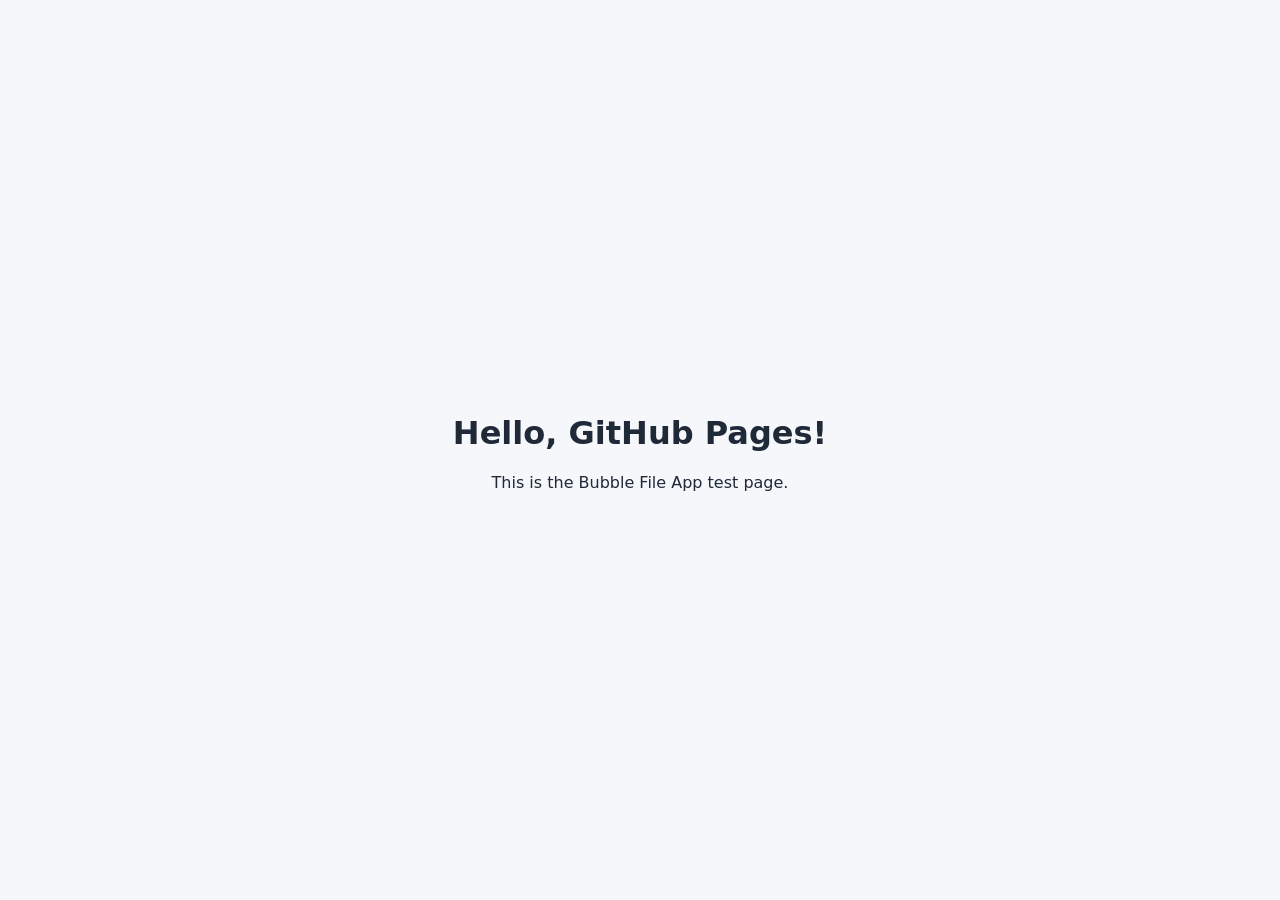
==== index.html @ 37c21943 "Update index.html for Bubble File App" ====
<!doctype html>
<html lang="en">
  <head>
    <meta charset="UTF-8" />
    <meta name="viewport" content="width=device-width, initial-scale=1" />
    <title>Bubble File App</title>
    <meta
      name="description"
      content="A test page for the Bubble-file-app GitHub Pages site."
    />
    <style>
      :root {
        color-scheme: light dark;
        font-family: system-ui, -apple-system, BlinkMacSystemFont, "Segoe UI",
          sans-serif;
      }

      body {
        min-height: 100vh;
        margin: 0;
        display: grid;
        place-items: center;
        text-align: center;
        background: #f5f7fb;
        color: #1f2937;
      }

      main {
        max-width: 40rem;
        padding: 2rem;
      }
    </style>
  </head>
  <body>
    <main>
      <h1>Hello, GitHub Pages!</h1>
      <p>This is the Bubble File App test page.</p>
    </main>
  </body>
</html>
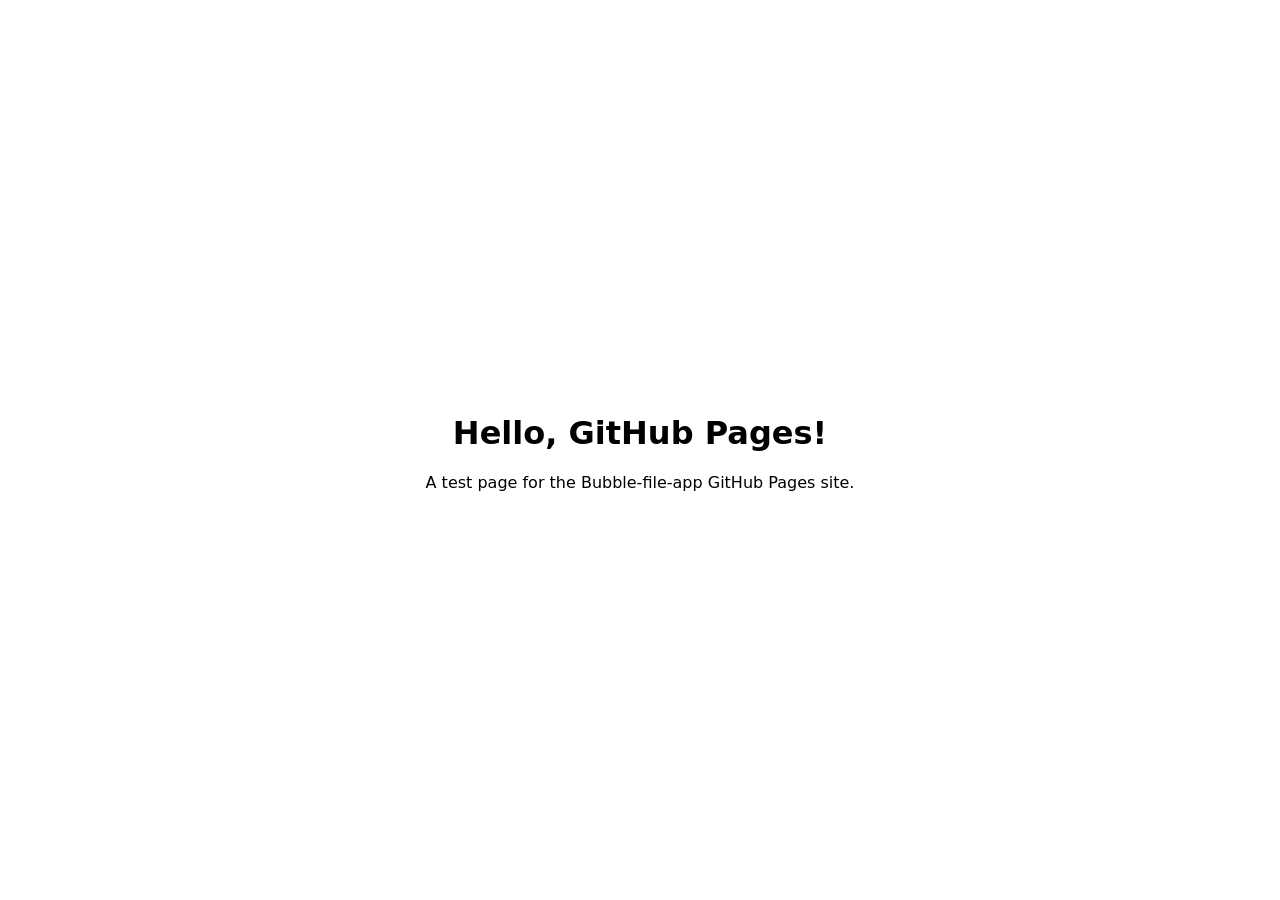
==== commit 9d4612b5: "Update dark mode color scheme in index.html" ====
--- a/index.html
+++ b/index.html
@@ -1,18 +1,13 @@
-<!doctype html>
+<!DOCTYPE html>
 <html lang="en">
   <head>
     <meta charset="UTF-8" />
-    <meta name="viewport" content="width=device-width, initial-scale=1" />
+    <meta name="viewport" content="width=device-width, initial-scale=1.0" />
     <title>Bubble File App</title>
-    <meta
-      name="description"
-      content="A test page for the Bubble-file-app GitHub Pages site."
-    />
     <style>
       :root {
         color-scheme: light dark;
-        font-family: system-ui, -apple-system, BlinkMacSystemFont, "Segoe UI",
-          sans-serif;
+        font-family: system-ui, -apple-system, BlinkMacSystemFont, "Segoe UI", sans-serif;
       }
 
       body {
@@ -21,20 +16,13 @@
         display: grid;
         place-items: center;
         text-align: center;
-        background: #f5f7fb;
-        color: #1f2937;
-      }
-
-      main {
-        max-width: 40rem;
-        padding: 2rem;
       }
     </style>
   </head>
   <body>
     <main>
       <h1>Hello, GitHub Pages!</h1>
-      <p>This is the Bubble File App test page.</p>
+      <p>A test page for the Bubble-file-app GitHub Pages site.</p>
     </main>
   </body>
 </html>
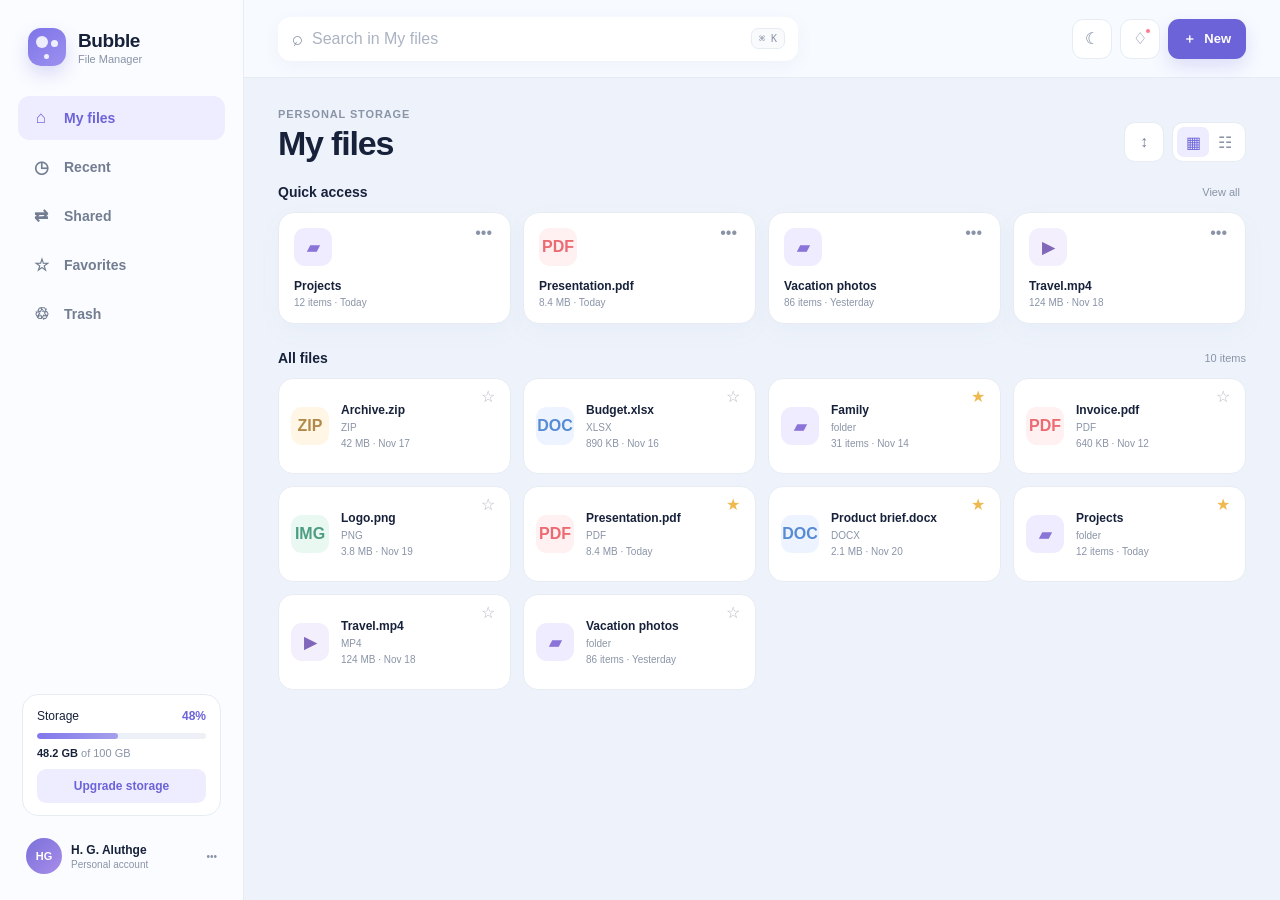
==== commit 52b9b404: "make this as web app" ====
--- a/index.html
+++ b/index.html
@@ -3,26 +3,136 @@
   <head>
     <meta charset="UTF-8" />
     <meta name="viewport" content="width=device-width, initial-scale=1.0" />
-    <title>Bubble File App</title>
-    <style>
-      :root {
-        color-scheme: light dark;
-        font-family: system-ui, -apple-system, BlinkMacSystemFont, "Segoe UI", sans-serif;
-      }
-
-      body {
-        min-height: 100vh;
-        margin: 0;
-        display: grid;
-        place-items: center;
-        text-align: center;
-      }
-    </style>
+    <meta name="theme-color" content="#eef4ff" />
+    <title>Bubble File Manager</title>
+    <link rel="stylesheet" href="styles.css" />
   </head>
   <body>
-    <main>
-      <h1>Hello, GitHub Pages!</h1>
-      <p>A test page for the Bubble-file-app GitHub Pages site.</p>
-    </main>
+    <div class="app-shell">
+      <aside class="sidebar" id="sidebar">
+        <div class="brand">
+          <div class="brand-mark" aria-hidden="true">
+            <span></span><span></span><span></span>
+          </div>
+          <div>
+            <strong>Bubble</strong>
+            <small>File Manager</small>
+          </div>
+        </div>
+
+        <nav class="nav-list" aria-label="Main navigation">
+          <button class="nav-item active" data-view="home">
+            <span class="nav-icon">⌂</span><span>My files</span>
+          </button>
+          <button class="nav-item" data-view="recent">
+            <span class="nav-icon">◷</span><span>Recent</span>
+          </button>
+          <button class="nav-item" data-view="shared">
+            <span class="nav-icon">⇄</span><span>Shared</span>
+          </button>
+          <button class="nav-item" data-view="favorites">
+            <span class="nav-icon">☆</span><span>Favorites</span>
+          </button>
+          <button class="nav-item" data-view="trash">
+            <span class="nav-icon">♲</span><span>Trash</span>
+          </button>
+        </nav>
+
+        <div class="sidebar-spacer"></div>
+
+        <section class="storage-card" aria-label="Storage usage">
+          <div class="storage-heading">
+            <span>Storage</span>
+            <strong id="storagePercent">48%</strong>
+          </div>
+          <div class="storage-track"><div class="storage-fill" id="storageFill"></div></div>
+          <p><strong id="storageUsed">48.2 GB</strong> of 100 GB</p>
+          <button class="upgrade-button" id="upgradeButton">Upgrade storage</button>
+        </section>
+
+        <button class="profile" id="profileButton" type="button">
+          <span class="avatar">HG</span>
+          <span class="profile-copy"><strong>H. G. Aluthge</strong><small>Personal account</small></span>
+          <span class="profile-more">•••</span>
+        </button>
+      </aside>
+
+      <main class="main-content">
+        <header class="topbar">
+          <button class="icon-button mobile-menu" id="menuButton" type="button" aria-label="Open menu">☰</button>
+          <label class="search-box">
+            <span aria-hidden="true">⌕</span>
+            <input id="searchInput" type="search" placeholder="Search in My files" autocomplete="off" />
+            <kbd>⌘ K</kbd>
+          </label>
+          <div class="top-actions">
+            <button class="icon-button" id="themeButton" type="button" aria-label="Toggle theme">☾</button>
+            <button class="icon-button notification-button" type="button" aria-label="Notifications">
+              ♢
+              <span class="notification-dot"></span>
+            </button>
+            <button class="add-button" id="newButton" type="button"><span>＋</span> New</button>
+          </div>
+        </header>
+
+        <section class="content">
+          <div class="title-row">
+            <div>
+              <p class="eyebrow" id="viewEyebrow">Personal storage</p>
+              <h1 id="viewTitle">My files</h1>
+            </div>
+            <div class="view-actions">
+              <button class="icon-button" id="sortButton" type="button" aria-label="Sort files">↕</button>
+              <div class="view-toggle" aria-label="View style">
+                <button class="active" data-layout="grid" type="button" aria-label="Grid view">▦</button>
+                <button data-layout="list" type="button" aria-label="List view">☷</button>
+              </div>
+            </div>
+          </div>
+
+          <section class="quick-section" id="quickSection">
+            <div class="section-heading">
+              <h2>Quick access</h2>
+              <button type="button" id="viewAllButton">View all</button>
+            </div>
+            <div class="quick-grid" id="quickGrid"></div>
+          </section>
+
+          <section class="file-section">
+            <div class="section-heading">
+              <h2 id="fileSectionTitle">All files</h2>
+              <span id="fileCount">0 items</span>
+            </div>
+            <div class="file-grid" id="fileGrid"></div>
+          </section>
+        </section>
+      </main>
+    </div>
+
+    <div class="drop-overlay" id="dropOverlay">
+      <div><strong>Drop files here</strong><span>to add them to My files</span></div>
+    </div>
+
+    <div class="menu-popover" id="newMenu" hidden>
+      <button type="button" id="uploadButton"><span class="menu-symbol upload">↑</span><span><strong>Upload files</strong><small>Choose from your device</small></span></button>
+      <button type="button" id="folderButton"><span class="menu-symbol folder">▰</span><span><strong>New folder</strong><small>Create a folder</small></span></button>
+    </div>
+
+    <div class="modal-backdrop" id="modalBackdrop" hidden>
+      <form class="modal" id="folderForm">
+        <h2>Create new folder</h2>
+        <label>Folder name<input id="folderName" type="text" value="Untitled folder" maxlength="60" /></label>
+        <div class="modal-actions">
+          <button type="button" id="cancelFolder">Cancel</button>
+          <button class="primary" type="submit">Create</button>
+        </div>
+      </form>
+    </div>
+
+    <input id="fileInput" type="file" multiple hidden />
+    <div class="toast" id="toast" role="status" aria-live="polite"></div>
+    <div class="sidebar-scrim" id="sidebarScrim"></div>
+
+    <script src="app.js"></script>
   </body>
 </html>
--- a/styles.css
+++ b/styles.css
@@ -0,0 +1,247 @@
+:root {
+  --bg: #eef3fb;
+  --panel: #f8fafc;
+  --surface: #ffffff;
+  --surface-soft: #f1f5fb;
+  --text: #17213a;
+  --muted: #8a94a7;
+  --line: #e7ecf4;
+  --accent: #6c63d8;
+  --accent-soft: #eeecff;
+  --sidebar: #fafcff;
+  --shadow: 0 14px 40px rgba(76, 92, 145, 0.10);
+}
+
+* { box-sizing: border-box; }
+html, body { height: 100%; }
+body {
+  margin: 0;
+  color: var(--text);
+  background: var(--bg);
+  font-family: Inter, ui-sans-serif, -apple-system, BlinkMacSystemFont, "Segoe UI", sans-serif;
+  overflow: hidden;
+}
+button, input { font: inherit; }
+button { cursor: pointer; }
+
+.app-shell { display: grid; grid-template-columns: 244px minmax(0, 1fr); height: 100vh; }
+.sidebar {
+  position: relative;
+  z-index: 30;
+  display: flex;
+  flex-direction: column;
+  padding: 28px 18px 18px;
+  background: var(--sidebar);
+  border-right: 1px solid var(--line);
+}
+.brand { display: flex; align-items: center; gap: 12px; padding: 0 10px 30px; }
+.brand strong { display: block; font-size: 19px; letter-spacing: -0.4px; }
+.brand small { display: block; margin-top: 1px; color: var(--muted); font-size: 11px; }
+.brand-mark {
+  position: relative;
+  width: 38px;
+  height: 38px;
+  border-radius: 13px;
+  background: linear-gradient(145deg, #7e74e8, #9c91ef);
+  box-shadow: 0 8px 18px rgba(108, 99, 216, 0.22);
+}
+.brand-mark span { position: absolute; border-radius: 50%; background: rgba(255,255,255,.86); }
+.brand-mark span:nth-child(1) { width: 12px; height: 12px; left: 8px; top: 8px; }
+.brand-mark span:nth-child(2) { width: 7px; height: 7px; right: 8px; top: 12px; }
+.brand-mark span:nth-child(3) { width: 5px; height: 5px; left: 16px; bottom: 7px; }
+
+.nav-list { display: grid; gap: 5px; }
+.nav-item {
+  display: flex;
+  align-items: center;
+  gap: 13px;
+  width: 100%;
+  height: 44px;
+  padding: 0 13px;
+  border: 0;
+  border-radius: 12px;
+  color: #737d91;
+  background: transparent;
+  text-align: left;
+  font-size: 14px;
+  font-weight: 650;
+}
+.nav-item:hover { background: var(--surface-soft); color: var(--text); }
+.nav-item.active { color: var(--accent); background: var(--accent-soft); }
+.nav-icon { width: 20px; text-align: center; font-size: 17px; }
+.sidebar-spacer { flex: 1; min-height: 20px; }
+.storage-card { margin: 0 4px 14px; padding: 14px 14px 12px; border: 1px solid var(--line); border-radius: 16px; background: var(--surface); }
+.storage-heading { display: flex; justify-content: space-between; font-size: 12px; }
+.storage-heading strong { color: var(--accent); }
+.storage-track { height: 6px; margin: 10px 0 8px; overflow: hidden; border-radius: 99px; background: #edf0f6; }
+.storage-fill { width: 48%; height: 100%; border-radius: inherit; background: linear-gradient(90deg, #8177eb, #a59fec); transition: width .25s ease; }
+.storage-card p { margin: 0 0 10px; color: var(--muted); font-size: 11px; }
+.storage-card p strong { color: var(--text); }
+.upgrade-button { width: 100%; height: 34px; border: 0; border-radius: 9px; color: var(--accent); background: var(--accent-soft); font-size: 12px; font-weight: 750; }
+.profile { display: flex; align-items: center; gap: 9px; width: 100%; height: 52px; padding: 7px 8px; border: 0; border-radius: 13px; background: transparent; color: var(--text); text-align: left; }
+.profile:hover { background: var(--surface-soft); }
+.avatar { display: grid; flex: 0 0 36px; width: 36px; height: 36px; place-items: center; border-radius: 50%; color: white; background: linear-gradient(135deg, #7a70d9, #a88dea); font-size: 11px; font-weight: 800; }
+.profile-copy { min-width: 0; flex: 1; }
+.profile-copy strong, .profile-copy small { display: block; }
+.profile-copy strong { font-size: 12px; }
+.profile-copy small { margin-top: 2px; color: var(--muted); font-size: 10px; }
+.profile-more { color: var(--muted); font-size: 10px; }
+
+.main-content { min-width: 0; height: 100vh; overflow: hidden; background: var(--bg); }
+.topbar { height: 78px; display: flex; align-items: center; gap: 12px; padding: 0 34px; border-bottom: 1px solid var(--line); background: rgba(248,251,255,.92); }
+.search-box { display: flex; align-items: center; width: min(520px, 48vw); height: 44px; padding: 0 12px; border: 1px solid transparent; border-radius: 13px; background: var(--surface); box-shadow: 0 5px 18px rgba(86,103,145,.05); }
+.search-box:focus-within { border-color: #bcb6ef; box-shadow: 0 0 0 3px rgba(108,99,216,.08); }
+.search-box > span { color: var(--muted); font-size: 19px; transform: rotate(-15deg); }
+.search-box input { min-width: 0; flex: 1; height: 100%; margin: 0 8px; border: 0; outline: 0; color: var(--text); background: transparent; }
+.search-box input::placeholder { color: #abb3c2; }
+.search-box kbd { padding: 4px 7px; border: 1px solid var(--line); border-radius: 7px; color: var(--muted); background: var(--panel); font-size: 10px; }
+.top-actions { display: flex; align-items: center; gap: 8px; margin-left: auto; }
+.icon-button { position: relative; display: grid; width: 40px; height: 40px; place-items: center; border: 1px solid var(--line); border-radius: 11px; color: #778198; background: var(--surface); }
+.icon-button:hover { color: var(--accent); border-color: #d8d4f6; }
+.notification-dot { position: absolute; width: 6px; height: 6px; top: 8px; right: 8px; border: 1px solid white; border-radius: 50%; background: #ff7a90; }
+.add-button { height: 40px; padding: 0 15px; border: 0; border-radius: 11px; color: white; background: var(--accent); box-shadow: 0 8px 18px rgba(108,99,216,.18); font-size: 13px; font-weight: 750; }
+.add-button span { margin-right: 5px; }
+.mobile-menu { display: none; }
+
+.content { height: calc(100vh - 78px); overflow: auto; padding: 30px 34px 50px; }
+.title-row { display: flex; align-items: flex-end; justify-content: space-between; margin-bottom: 22px; }
+.eyebrow { margin: 0 0 5px; color: var(--muted); font-size: 11px; font-weight: 700; text-transform: uppercase; letter-spacing: .08em; }
+h1 { margin: 0; font-size: clamp(26px, 3vw, 34px); line-height: 1.1; letter-spacing: -1.2px; }
+.view-actions { display: flex; gap: 8px; }
+.view-toggle { display: flex; height: 40px; padding: 4px; border: 1px solid var(--line); border-radius: 11px; background: var(--surface); }
+.view-toggle button { width: 32px; border: 0; border-radius: 7px; color: var(--muted); background: transparent; }
+.view-toggle button.active { color: var(--accent); background: var(--accent-soft); }
+.section-heading { display: flex; align-items: center; justify-content: space-between; margin-bottom: 12px; }
+.section-heading h2 { margin: 0; font-size: 14px; }
+.section-heading button, .section-heading span { border: 0; color: var(--muted); background: transparent; font-size: 11px; }
+.quick-section { margin-bottom: 26px; }
+.quick-grid { display: grid; grid-template-columns: repeat(4, minmax(150px, 1fr)); gap: 12px; }
+.quick-card {
+  position: relative;
+  min-width: 0;
+  height: 112px;
+  padding: 15px;
+  border: 1px solid var(--line);
+  border-radius: 16px;
+  background: var(--surface);
+  box-shadow: 0 8px 24px rgba(76,92,145,.04);
+  cursor: pointer;
+  transition: transform .18s ease, box-shadow .18s ease;
+}
+.quick-card:hover { transform: translateY(-2px); box-shadow: var(--shadow); }
+.file-type-icon { display: grid; width: 38px; height: 38px; place-items: center; border-radius: 11px; font-size: 16px; font-weight: 850; }
+.file-type-icon.folder { color: #8a74d7; background: #f0ecff; }
+.file-type-icon.pdf { color: #ec6b73; background: #fff0f1; }
+.file-type-icon.image { color: #4d9d83; background: #eaf8f2; }
+.file-type-icon.doc { color: #578bd4; background: #edf4ff; }
+.file-type-icon.zip { color: #b18a48; background: #fff6e6; }
+.file-type-icon.video { color: #8167b9; background: #f4effc; }
+.quick-card strong { display: block; margin-top: 13px; overflow: hidden; text-overflow: ellipsis; white-space: nowrap; font-size: 12px; }
+.quick-card small { display: block; margin-top: 4px; color: var(--muted); font-size: 10px; }
+.quick-card .card-more { position: absolute; right: 12px; top: 10px; color: var(--muted); background: transparent; border: 0; }
+
+.file-grid { display: grid; grid-template-columns: repeat(4, minmax(150px, 1fr)); gap: 12px; }
+.file-card {
+  position: relative;
+  min-width: 0;
+  height: 96px;
+  display: flex;
+  align-items: center;
+  gap: 12px;
+  padding: 12px;
+  border: 1px solid var(--line);
+  border-radius: 15px;
+  background: var(--surface);
+  cursor: pointer;
+  transition: transform .18s ease, border-color .18s ease;
+}
+.file-card:hover { transform: translateY(-2px); border-color: #d4cff6; }
+.file-card-copy { min-width: 0; flex: 1; }
+.file-card-copy strong { display: block; overflow: hidden; text-overflow: ellipsis; white-space: nowrap; font-size: 12px; }
+.file-card-copy small { display: block; margin-top: 5px; color: var(--muted); font-size: 10px; }
+.file-card .favorite { position: absolute; right: 9px; top: 7px; border: 0; color: #b2b7c4; background: transparent; }
+.file-card .favorite.active { color: #efb94f; }
+.file-grid.list-layout { display: block; }
+.file-grid.list-layout .file-card { width: 100%; height: 62px; margin-bottom: 7px; border-radius: 12px; }
+.file-grid.list-layout .file-card .file-type-icon { width: 34px; height: 34px; }
+.file-grid.list-layout .file-card-copy { display: grid; grid-template-columns: minmax(0, 1fr) 120px 100px; align-items: center; }
+.file-grid.list-layout .file-card-copy small { margin: 0; }
+.empty-state { display: grid; grid-column: 1 / -1; min-height: 180px; place-items: center; align-content: center; border: 1px dashed var(--line); border-radius: 16px; color: var(--muted); background: rgba(255,255,255,.25); }
+.empty-state strong { color: var(--text); font-size: 13px; }
+.empty-state small { margin-top: 5px; }
+
+.drop-overlay { position: fixed; z-index: 50; inset: 18px; display: none; place-items: center; border: 2px dashed #aaa2e9; border-radius: 24px; background: rgba(238,243,251,.88); backdrop-filter: blur(8px); }
+.drop-overlay.visible { display: grid; }
+.drop-overlay div { display: grid; place-items: center; color: var(--accent); }
+.drop-overlay strong { font-size: 24px; }
+.drop-overlay span { margin-top: 6px; color: var(--muted); }
+.menu-popover { position: fixed; z-index: 40; right: 34px; top: 68px; width: 220px; padding: 7px; border: 1px solid var(--line); border-radius: 15px; background: var(--surface); box-shadow: 0 18px 50px rgba(55,68,105,.16); }
+.menu-popover button { display: flex; align-items: center; gap: 10px; width: 100%; padding: 9px; border: 0; border-radius: 10px; color: var(--text); background: transparent; text-align: left; }
+.menu-popover button:hover { background: var(--surface-soft); }
+.menu-symbol { display: grid; width: 36px; height: 36px; place-items: center; border-radius: 10px; }
+.menu-symbol.upload { color: #578bd4; background: #edf4ff; }
+.menu-symbol.folder { color: #8a74d7; background: #f0ecff; }
+.menu-popover strong, .menu-popover small { display: block; }
+.menu-popover strong { font-size: 12px; }
+.menu-popover small { margin-top: 3px; color: var(--muted); font-size: 10px; }
+.modal-backdrop { position: fixed; z-index: 60; inset: 0; display: grid; place-items: center; background: rgba(31,39,66,.24); backdrop-filter: blur(4px); }
+.modal-backdrop[hidden], .menu-popover[hidden] { display: none; }
+.modal { width: min(390px, calc(100vw - 32px)); padding: 22px; border: 1px solid var(--line); border-radius: 18px; background: var(--surface); box-shadow: 0 24px 70px rgba(31,39,66,.18); }
+.modal h2 { margin: 0 0 18px; font-size: 18px; }
+.modal label { color: var(--muted); font-size: 12px; }
+.modal input { width: 100%; height: 42px; margin-top: 7px; padding: 0 12px; border: 1px solid var(--line); border-radius: 10px; outline: 0; color: var(--text); background: var(--surface-soft); }
+.modal input:focus { border-color: #bcb6ef; }
+.modal-actions { display: flex; justify-content: flex-end; gap: 8px; margin-top: 20px; }
+.modal-actions button { height: 38px; padding: 0 14px; border: 1px solid var(--line); border-radius: 9px; background: var(--surface); }
+.modal-actions button.primary { border: 0; color: white; background: var(--accent); }
+.toast { position: fixed; z-index: 80; left: 50%; bottom: 24px; transform: translate(-50%, 20px); padding: 11px 16px; border-radius: 10px; color: white; background: #252d45; box-shadow: var(--shadow); opacity: 0; pointer-events: none; transition: .22s ease; font-size: 12px; }
+.toast.visible { transform: translate(-50%, 0); opacity: 1; }
+.sidebar-scrim { display: none; }
+
+body.dark {
+  --bg: #111726;
+  --panel: #161d2d;
+  --surface: #1a2234;
+  --surface-soft: #202940;
+  --text: #edf1fa;
+  --muted: #939daf;
+  --line: #293249;
+  --accent-soft: #29274a;
+  --sidebar: #171d2b;
+  --shadow: 0 14px 40px rgba(0,0,0,.24);
+}
+body.dark .topbar { background: rgba(23,29,43,.94); }
+body.dark .storage-track { background: #283149; }
+body.dark .notification-dot { border-color: #1a2234; }
+
+@media (max-width: 980px) {
+  .app-shell { grid-template-columns: 210px minmax(0,1fr); }
+  .quick-grid, .file-grid { grid-template-columns: repeat(3, minmax(150px,1fr)); }
+}
+@media (max-width: 760px) {
+  body { overflow: hidden; }
+  .app-shell { grid-template-columns: 1fr; }
+  .sidebar { position: fixed; inset: 0 auto 0 0; width: 244px; transform: translateX(-100%); transition: transform .22s ease; box-shadow: 20px 0 50px rgba(30,38,70,.12); }
+  .sidebar.open { transform: translateX(0); }
+  .sidebar-scrim { position: fixed; z-index: 25; inset: 0; background: rgba(30,38,70,.25); }
+  .sidebar-scrim.visible { display: block; }
+  .topbar { height: 68px; padding: 0 16px; }
+  .mobile-menu { display: grid; }
+  .search-box { width: auto; flex: 1; }
+  .search-box kbd, .notification-button { display: none; }
+  .add-button { width: 40px; padding: 0; font-size: 0; }
+  .add-button span { margin: 0; font-size: 18px; }
+  .content { height: calc(100vh - 68px); padding: 24px 16px 40px; }
+  .quick-grid, .file-grid { grid-template-columns: repeat(2, minmax(0,1fr)); }
+  .quick-card { height: 104px; }
+  .menu-popover { right: 16px; top: 58px; }
+}
+@media (max-width: 460px) {
+  .top-actions { gap: 5px; }
+  #themeButton { display: none; }
+  .quick-grid, .file-grid { grid-template-columns: 1fr; }
+  .quick-card { height: 92px; }
+  .file-card { height: 86px; }
+  .title-row { align-items: center; }
+  .view-actions .icon-button { display: none; }
+}
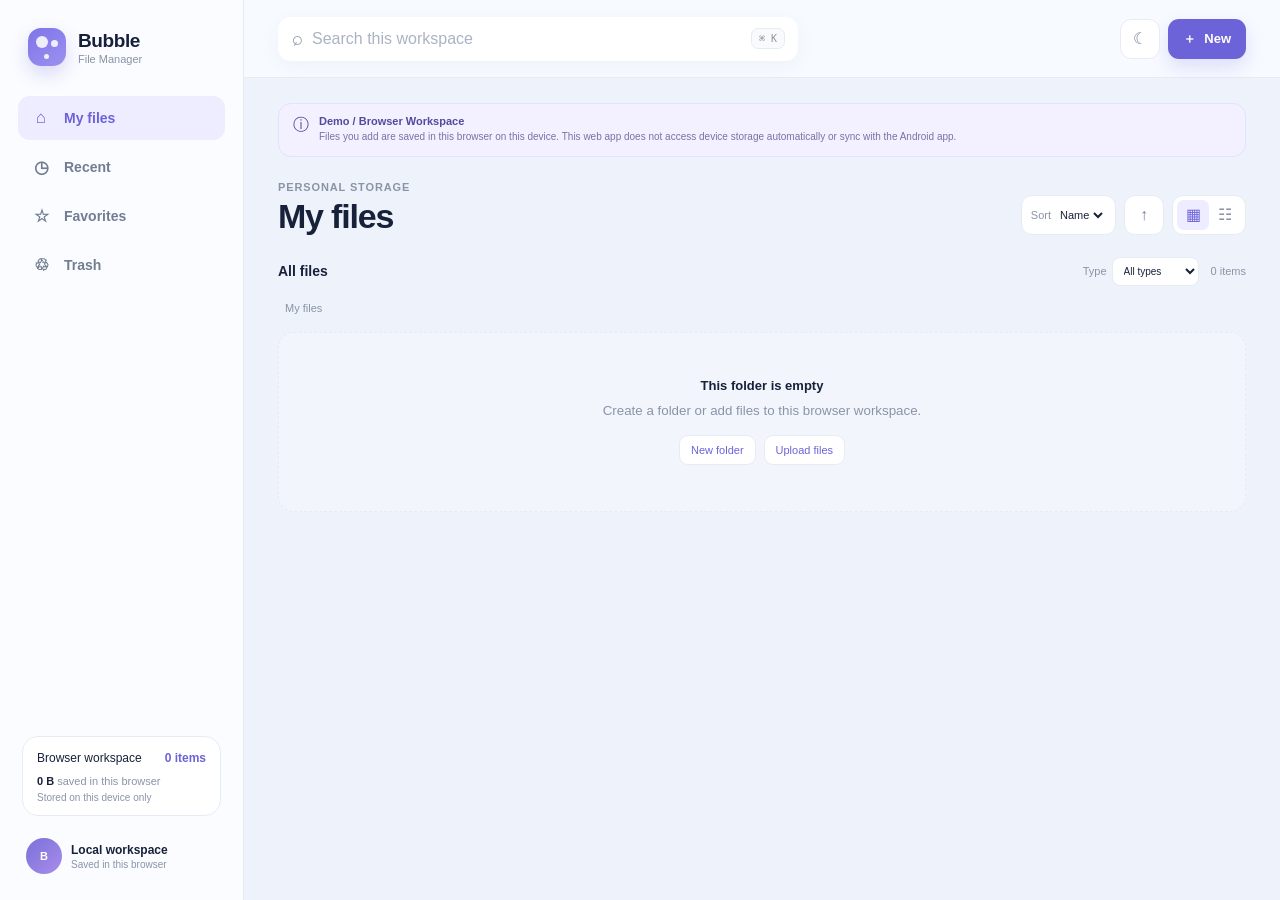
==== commit 3417d821: "make web and android app" ====
--- a/index.html
+++ b/index.html
@@ -27,9 +27,6 @@
           <button class="nav-item" data-view="recent">
             <span class="nav-icon">◷</span><span>Recent</span>
           </button>
-          <button class="nav-item" data-view="shared">
-            <span class="nav-icon">⇄</span><span>Shared</span>
-          </button>
           <button class="nav-item" data-view="favorites">
             <span class="nav-icon">☆</span><span>Favorites</span>
           </button>
@@ -42,19 +39,17 @@
 
         <section class="storage-card" aria-label="Storage usage">
           <div class="storage-heading">
-            <span>Storage</span>
-            <strong id="storagePercent">48%</strong>
+            <span>Browser workspace</span>
+            <strong id="storageCount">0 items</strong>
           </div>
-          <div class="storage-track"><div class="storage-fill" id="storageFill"></div></div>
-          <p><strong id="storageUsed">48.2 GB</strong> of 100 GB</p>
-          <button class="upgrade-button" id="upgradeButton">Upgrade storage</button>
+          <p class="storage-usage"><strong id="storageUsed">0 B</strong> saved in this browser</p>
+          <small class="storage-note">Stored on this device only</small>
         </section>
 
-        <button class="profile" id="profileButton" type="button">
-          <span class="avatar">HG</span>
-          <span class="profile-copy"><strong>H. G. Aluthge</strong><small>Personal account</small></span>
-          <span class="profile-more">•••</span>
-        </button>
+        <div class="profile" aria-label="Browser workspace details">
+          <span class="avatar">B</span>
+          <span class="profile-copy"><strong>Local workspace</strong><small>Saved in this browser</small></span>
+        </div>
       </aside>
 
       <main class="main-content">
@@ -62,27 +57,36 @@
           <button class="icon-button mobile-menu" id="menuButton" type="button" aria-label="Open menu">☰</button>
           <label class="search-box">
             <span aria-hidden="true">⌕</span>
-            <input id="searchInput" type="search" placeholder="Search in My files" autocomplete="off" />
+            <input id="searchInput" type="search" placeholder="Search this workspace" autocomplete="off" />
             <kbd>⌘ K</kbd>
           </label>
           <div class="top-actions">
             <button class="icon-button" id="themeButton" type="button" aria-label="Toggle theme">☾</button>
-            <button class="icon-button notification-button" type="button" aria-label="Notifications">
-              ♢
-              <span class="notification-dot"></span>
-            </button>
             <button class="add-button" id="newButton" type="button"><span>＋</span> New</button>
           </div>
         </header>
 
         <section class="content">
+          <div class="workspace-notice" role="note">
+            <span class="notice-icon" aria-hidden="true">ⓘ</span>
+            <div><strong>Demo / Browser Workspace</strong><span id="workspaceNoticeText">Files you add are saved in this browser on this device. This web app does not access device storage automatically or sync with the Android app.</span></div>
+          </div>
           <div class="title-row">
             <div>
               <p class="eyebrow" id="viewEyebrow">Personal storage</p>
               <h1 id="viewTitle">My files</h1>
             </div>
             <div class="view-actions">
-              <button class="icon-button" id="sortButton" type="button" aria-label="Sort files">↕</button>
+              <label class="sort-control">
+                <span>Sort</span>
+                <select id="sortSelect" aria-label="Sort files">
+                  <option value="name">Name</option>
+                  <option value="type">Type</option>
+                  <option value="size">Size</option>
+                  <option value="date">Date</option>
+                </select>
+              </label>
+              <button class="icon-button" id="sortDirection" type="button" aria-label="Sort ascending">↑</button>
               <div class="view-toggle" aria-label="View style">
                 <button class="active" data-layout="grid" type="button" aria-label="Grid view">▦</button>
                 <button data-layout="list" type="button" aria-label="List view">☷</button>
@@ -93,7 +97,7 @@
           <section class="quick-section" id="quickSection">
             <div class="section-heading">
               <h2>Quick access</h2>
-              <button type="button" id="viewAllButton">View all</button>
+              <button type="button" id="viewAllButton">View recent</button>
             </div>
             <div class="quick-grid" id="quickGrid"></div>
           </section>
@@ -101,8 +105,23 @@
           <section class="file-section">
             <div class="section-heading">
               <h2 id="fileSectionTitle">All files</h2>
-              <span id="fileCount">0 items</span>
+              <div class="file-list-controls">
+                <label class="filter-control">
+                  <span>Type</span>
+                  <select id="typeFilter" aria-label="Filter by file type">
+                    <option value="all">All types</option>
+                    <option value="folder">Folders</option>
+                    <option value="image">Images</option>
+                    <option value="video">Videos</option>
+                    <option value="audio">Audio</option>
+                    <option value="document">Documents</option>
+                    <option value="other">Other</option>
+                  </select>
+                </label>
+                <span id="fileCount">0 items</span>
+              </div>
             </div>
+            <nav class="breadcrumbs" id="breadcrumbs" aria-label="Folder path"></nav>
             <div class="file-grid" id="fileGrid"></div>
           </section>
         </section>
@@ -110,7 +129,7 @@
     </div>
 
     <div class="drop-overlay" id="dropOverlay">
-      <div><strong>Drop files here</strong><span>to add them to My files</span></div>
+      <div><strong>Drop files here</strong><span>to add them to this browser workspace</span></div>
     </div>
 
     <div class="menu-popover" id="newMenu" hidden>
@@ -120,16 +139,18 @@
 
     <div class="modal-backdrop" id="modalBackdrop" hidden>
       <form class="modal" id="folderForm">
-        <h2>Create new folder</h2>
-        <label>Folder name<input id="folderName" type="text" value="Untitled folder" maxlength="60" /></label>
-        <div class="modal-actions">
-          <button type="button" id="cancelFolder">Cancel</button>
-          <button class="primary" type="submit">Create</button>
-        </div>
+        <div id="modalContent"></div>
       </form>
     </div>
 
     <input id="fileInput" type="file" multiple hidden />
+    <div class="preview-backdrop" id="previewBackdrop" hidden>
+      <section class="preview-dialog" role="dialog" aria-modal="true" aria-labelledby="previewTitle">
+        <header><div><h2 id="previewTitle"></h2><p id="previewDetails"></p></div><button id="closePreview" type="button" aria-label="Close preview">×</button></header>
+        <div class="preview-content" id="previewContent"></div>
+        <footer><button id="downloadPreview" class="primary" type="button">Download</button><button id="closePreviewFooter" type="button">Close</button></footer>
+      </section>
+    </div>
     <div class="toast" id="toast" role="status" aria-live="polite"></div>
     <div class="sidebar-scrim" id="sidebarScrim"></div>
 
--- a/styles.css
+++ b/styles.css
@@ -73,19 +73,14 @@
 .storage-card { margin: 0 4px 14px; padding: 14px 14px 12px; border: 1px solid var(--line); border-radius: 16px; background: var(--surface); }
 .storage-heading { display: flex; justify-content: space-between; font-size: 12px; }
 .storage-heading strong { color: var(--accent); }
-.storage-track { height: 6px; margin: 10px 0 8px; overflow: hidden; border-radius: 99px; background: #edf0f6; }
-.storage-fill { width: 48%; height: 100%; border-radius: inherit; background: linear-gradient(90deg, #8177eb, #a59fec); transition: width .25s ease; }
-.storage-card p { margin: 0 0 10px; color: var(--muted); font-size: 11px; }
+.storage-card .storage-usage { margin: 10px 0 5px; color: var(--muted); font-size: 11px; }
 .storage-card p strong { color: var(--text); }
-.upgrade-button { width: 100%; height: 34px; border: 0; border-radius: 9px; color: var(--accent); background: var(--accent-soft); font-size: 12px; font-weight: 750; }
 .profile { display: flex; align-items: center; gap: 9px; width: 100%; height: 52px; padding: 7px 8px; border: 0; border-radius: 13px; background: transparent; color: var(--text); text-align: left; }
-.profile:hover { background: var(--surface-soft); }
 .avatar { display: grid; flex: 0 0 36px; width: 36px; height: 36px; place-items: center; border-radius: 50%; color: white; background: linear-gradient(135deg, #7a70d9, #a88dea); font-size: 11px; font-weight: 800; }
 .profile-copy { min-width: 0; flex: 1; }
 .profile-copy strong, .profile-copy small { display: block; }
 .profile-copy strong { font-size: 12px; }
 .profile-copy small { margin-top: 2px; color: var(--muted); font-size: 10px; }
-.profile-more { color: var(--muted); font-size: 10px; }
 
 .main-content { min-width: 0; height: 100vh; overflow: hidden; background: var(--bg); }
 .topbar { height: 78px; display: flex; align-items: center; gap: 12px; padding: 0 34px; border-bottom: 1px solid var(--line); background: rgba(248,251,255,.92); }
@@ -98,7 +93,6 @@
 .top-actions { display: flex; align-items: center; gap: 8px; margin-left: auto; }
 .icon-button { position: relative; display: grid; width: 40px; height: 40px; place-items: center; border: 1px solid var(--line); border-radius: 11px; color: #778198; background: var(--surface); }
 .icon-button:hover { color: var(--accent); border-color: #d8d4f6; }
-.notification-dot { position: absolute; width: 6px; height: 6px; top: 8px; right: 8px; border: 1px solid white; border-radius: 50%; background: #ff7a90; }
 .add-button { height: 40px; padding: 0 15px; border: 0; border-radius: 11px; color: white; background: var(--accent); box-shadow: 0 8px 18px rgba(108,99,216,.18); font-size: 13px; font-weight: 750; }
 .add-button span { margin-right: 5px; }
 .mobile-menu { display: none; }
@@ -136,9 +130,10 @@
 .file-type-icon.doc { color: #578bd4; background: #edf4ff; }
 .file-type-icon.zip { color: #b18a48; background: #fff6e6; }
 .file-type-icon.video { color: #8167b9; background: #f4effc; }
+.file-type-icon.audio { color: #b167aa; background: #fff0fb; }
+.file-type-icon.file { color: #65788e; background: #edf2f7; }
 .quick-card strong { display: block; margin-top: 13px; overflow: hidden; text-overflow: ellipsis; white-space: nowrap; font-size: 12px; }
 .quick-card small { display: block; margin-top: 4px; color: var(--muted); font-size: 10px; }
-.quick-card .card-more { position: absolute; right: 12px; top: 10px; color: var(--muted); background: transparent; border: 0; }
 
 .file-grid { display: grid; grid-template-columns: repeat(4, minmax(150px, 1fr)); gap: 12px; }
 .file-card {
@@ -156,6 +151,7 @@
   transition: transform .18s ease, border-color .18s ease;
 }
 .file-card:hover { transform: translateY(-2px); border-color: #d4cff6; }
+.file-card.drag-target { border-color: var(--accent); background: var(--accent-soft); box-shadow: 0 0 0 3px rgba(108,99,216,.13); }
 .file-card-copy { min-width: 0; flex: 1; }
 .file-card-copy strong { display: block; overflow: hidden; text-overflow: ellipsis; white-space: nowrap; font-size: 12px; }
 .file-card-copy small { display: block; margin-top: 5px; color: var(--muted); font-size: 10px; }
@@ -211,8 +207,6 @@
   --shadow: 0 14px 40px rgba(0,0,0,.24);
 }
 body.dark .topbar { background: rgba(23,29,43,.94); }
-body.dark .storage-track { background: #283149; }
-body.dark .notification-dot { border-color: #1a2234; }
 
 @media (max-width: 980px) {
   .app-shell { grid-template-columns: 210px minmax(0,1fr); }
@@ -228,7 +222,7 @@
   .topbar { height: 68px; padding: 0 16px; }
   .mobile-menu { display: grid; }
   .search-box { width: auto; flex: 1; }
-  .search-box kbd, .notification-button { display: none; }
+  .search-box kbd { display: none; }
   .add-button { width: 40px; padding: 0; font-size: 0; }
   .add-button span { margin: 0; font-size: 18px; }
   .content { height: calc(100vh - 68px); padding: 24px 16px 40px; }
@@ -238,10 +232,83 @@
 }
 @media (max-width: 460px) {
   .top-actions { gap: 5px; }
-  #themeButton { display: none; }
   .quick-grid, .file-grid { grid-template-columns: 1fr; }
   .quick-card { height: 92px; }
   .file-card { height: 86px; }
   .title-row { align-items: center; }
   .view-actions .icon-button { display: none; }
 }
+
+.storage-note { display: block; color: var(--muted); font-size: 10px; }
+.file-list-controls { display: flex; align-items: center; gap: 12px; }
+.filter-control { display: flex; align-items: center; gap: 5px; color: var(--muted); font-size: 10px; }
+.filter-control select { max-width: 100px; height: 29px; padding: 0 7px; border: 1px solid var(--line); border-radius: 8px; color: var(--text); background: var(--surface); font-size: 10px; }
+.sort-control { display: flex; align-items: center; gap: 5px; height: 40px; padding: 0 9px; border: 1px solid var(--line); border-radius: 11px; color: var(--muted); background: var(--surface); font-size: 11px; }
+.sort-control select { max-width: 78px; border: 0; outline: 0; color: var(--text); background: transparent; font-size: 11px; }
+.workspace-notice { display: flex; align-items: flex-start; gap: 10px; margin: -5px 0 24px; padding: 11px 14px; border: 1px solid #e4e0ff; border-radius: 13px; color: #514a9d; background: #f3f1ff; }
+.notice-icon { flex: 0 0 auto; font-size: 16px; }
+.workspace-notice strong, .workspace-notice span { display: block; }
+.workspace-notice strong { margin-bottom: 3px; font-size: 11px; }
+.workspace-notice div span { color: #7772a5; font-size: 10px; line-height: 1.45; }
+body.dark .workspace-notice { border-color: #3a355f; color: #d3ceff; background: #25213e; }
+body.dark .workspace-notice div span { color: #aaa4d0; }
+.breadcrumbs { display: flex; align-items: center; gap: 6px; min-height: 28px; margin: -4px 0 10px; overflow-x: auto; color: var(--muted); font-size: 11px; }
+.breadcrumbs button { flex: 0 0 auto; padding: 4px 7px; border: 0; border-radius: 6px; color: var(--muted); background: transparent; }
+.breadcrumbs button:hover, .breadcrumbs button[aria-current="page"] { color: var(--accent); background: var(--accent-soft); }
+.breadcrumbs span { flex: 0 0 auto; opacity: .6; }
+.file-card { padding-right: 36px; }
+.file-grid:not(.list-layout) .file-card { flex-direction: column; align-items: flex-start; height: 142px; gap: 7px; }
+.file-grid:not(.list-layout) .file-card .file-card-copy small:last-child { display: block; }
+.file-grid.list-layout .file-card { padding-right: 42px; }
+.file-card .file-type-icon { flex: 0 0 auto; }
+.file-card-copy small { overflow: hidden; text-overflow: ellipsis; white-space: nowrap; }
+.file-action { position: absolute; top: 8px; right: 8px; }
+.file-action > summary { display: grid; width: 28px; height: 28px; place-items: center; border-radius: 8px; color: var(--muted); cursor: pointer; list-style: none; }
+.file-action > summary::-webkit-details-marker { display: none; }
+.file-action[open] > summary, .file-action > summary:hover { color: var(--accent); background: var(--accent-soft); }
+.file-action-menu { position: absolute; z-index: 20; top: 31px; right: 0; width: 154px; padding: 5px; border: 1px solid var(--line); border-radius: 11px; background: var(--surface); box-shadow: var(--shadow); }
+.file-action-menu button { display: block; width: 100%; padding: 8px 9px; border: 0; border-radius: 7px; color: var(--text); background: transparent; text-align: left; font-size: 11px; }
+.file-action-menu button:hover { background: var(--surface-soft); }
+.file-action-menu button.danger { color: #d95d69; }
+.empty-state { gap: 5px; padding: 25px; }
+.empty-state .empty-actions { display: flex; flex-wrap: wrap; gap: 8px; margin-top: 12px; }
+.empty-state button { padding: 8px 11px; border: 1px solid var(--line); border-radius: 9px; color: var(--accent); background: var(--surface); font-size: 11px; }
+.modal h2 { margin: 0 0 7px; }
+.modal-description { margin: 0 0 17px; color: var(--muted); font-size: 12px; line-height: 1.5; }
+.modal label { display: block; margin-top: 11px; }
+.modal select { width: 100%; height: 42px; margin-top: 7px; padding: 0 10px; border: 1px solid var(--line); border-radius: 10px; color: var(--text); background: var(--surface-soft); }
+.modal-error { min-height: 16px; margin: 7px 0 0; color: #d95d69; font-size: 11px; }
+.modal-actions button.danger { border: 0; color: white; background: #d95d69; }
+.preview-backdrop { position: fixed; z-index: 70; inset: 0; display: grid; place-items: center; padding: 18px; background: rgba(15,22,40,.64); backdrop-filter: blur(5px); }
+.preview-backdrop[hidden] { display: none; }
+.preview-dialog { display: flex; flex-direction: column; width: min(850px, 100%); max-height: min(90vh, 900px); overflow: hidden; border: 1px solid var(--line); border-radius: 18px; color: var(--text); background: var(--surface); box-shadow: 0 24px 90px rgba(0,0,0,.28); }
+.preview-dialog header, .preview-dialog footer { display: flex; align-items: center; justify-content: space-between; gap: 12px; padding: 14px 18px; }
+.preview-dialog header { border-bottom: 1px solid var(--line); }
+.preview-dialog header h2 { max-width: min(65vw, 600px); overflow: hidden; margin: 0; text-overflow: ellipsis; white-space: nowrap; font-size: 15px; }
+.preview-dialog header p { margin: 4px 0 0; color: var(--muted); font-size: 10px; }
+.preview-dialog header > button { width: 34px; height: 34px; border: 0; border-radius: 9px; color: var(--muted); background: var(--surface-soft); font-size: 22px; }
+.preview-content { display: grid; flex: 1; min-height: 180px; place-items: center; overflow: auto; padding: 20px; }
+.preview-content img, .preview-content video { display: block; max-width: 100%; max-height: 62vh; border-radius: 10px; }
+.preview-content audio { width: min(520px, 100%); }
+.preview-content pre { width: 100%; max-height: 62vh; overflow: auto; margin: 0; padding: 16px; border-radius: 10px; color: var(--text); background: var(--surface-soft); font: 12px/1.6 ui-monospace, SFMono-Regular, Menlo, monospace; white-space: pre-wrap; overflow-wrap: anywhere; }
+.preview-content iframe { width: 100%; height: 62vh; border: 0; }
+.preview-message { max-width: 440px; color: var(--muted); font-size: 13px; line-height: 1.6; text-align: center; }
+.preview-dialog footer { justify-content: flex-end; border-top: 1px solid var(--line); }
+.preview-dialog footer button { height: 36px; padding: 0 13px; border: 1px solid var(--line); border-radius: 9px; color: var(--text); background: var(--surface); }
+.preview-dialog footer button.primary { border: 0; color: white; background: var(--accent); }
+.menu-popover button:focus-visible, .file-action-menu button:focus-visible, .nav-item:focus-visible { outline: 2px solid var(--accent); outline-offset: 2px; }
+@media (max-width: 760px) {
+  .workspace-notice { margin-top: -7px; }
+  .sort-control { padding: 0 6px; }
+  .file-list-controls { gap: 7px; }
+}
+@media (max-width: 460px) {
+  .workspace-notice { padding: 9px 10px; }
+  .workspace-notice div span { font-size: 9px; }
+  .sort-control span { display: none; }
+  .filter-control span { display: none; }
+  .filter-control select { max-width: 83px; }
+  .file-grid:not(.list-layout) .file-card { height: 126px; }
+  .file-grid.list-layout .file-card-copy { grid-template-columns: minmax(0, 1fr) 58px; }
+  .file-grid.list-layout .file-card-copy small:last-child { display: none; }
+}
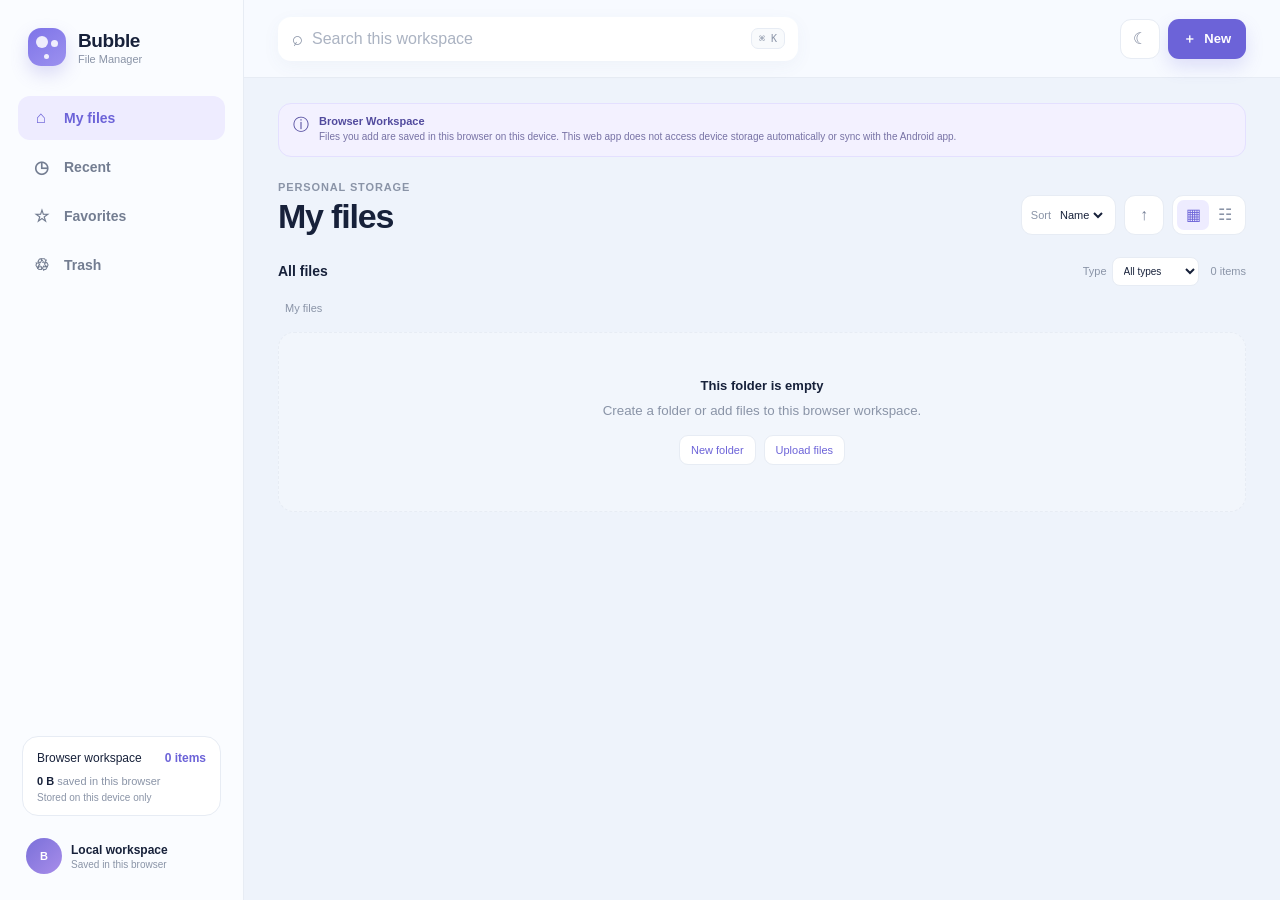
==== commit 19d3eee9: "fix some bugs" ====
--- a/index.html
+++ b/index.html
@@ -69,7 +69,7 @@
         <section class="content">
           <div class="workspace-notice" role="note">
             <span class="notice-icon" aria-hidden="true">ⓘ</span>
-            <div><strong>Demo / Browser Workspace</strong><span id="workspaceNoticeText">Files you add are saved in this browser on this device. This web app does not access device storage automatically or sync with the Android app.</span></div>
+            <div><strong>Browser Workspace</strong><span id="workspaceNoticeText">Files you add are saved in this browser on this device. This web app does not access device storage automatically or sync with the Android app.</span></div>
           </div>
           <div class="title-row">
             <div>
